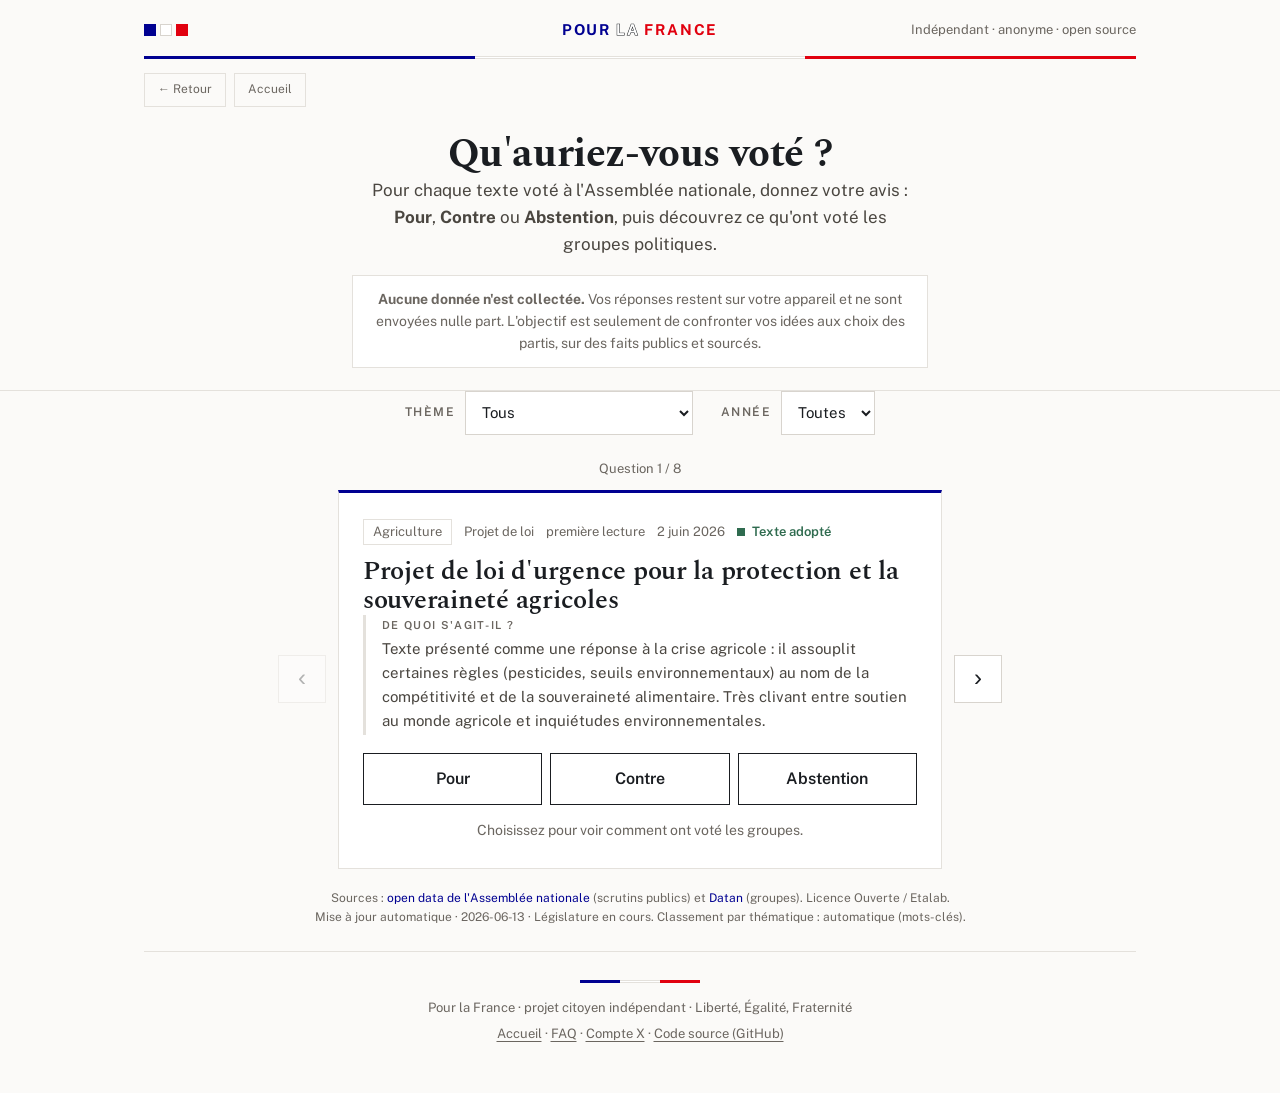
==== scrutins.html @ 251ec1bc "Charte graphique commune et page de garde à trois cartes - Charte commune "Pour la France" (charte.c" ====
<!doctype html>
<html lang="fr">
<head>
  <meta charset="utf-8" />
  <meta name="viewport" content="width=device-width, initial-scale=1" />
  <title>Les scrutins · Qu'auriez-vous voté ?</title>
  <meta name="description" content="Pour chaque texte voté à l'Assemblée nationale, donnez votre avis, puis découvrez ce qu'ont voté les groupes politiques. Aucune donnée n'est collectée." />
  <link rel="icon" type="image/svg+xml" href="data:image/svg+xml,%3Csvg xmlns='http://www.w3.org/2000/svg' viewBox='0 0 3 2'%3E%3Crect width='1' height='2' fill='%23000091'/%3E%3Crect x='1' width='1' height='2' fill='%23fff'/%3E%3Crect x='2' width='1' height='2' fill='%23E1000F'/%3E%3C/svg%3E">
  <link rel="preconnect" href="https://fonts.googleapis.com" />
  <link rel="preconnect" href="https://fonts.gstatic.com" crossorigin />
  <link href="https://fonts.googleapis.com/css2?family=Public+Sans:wght@400;500;600;700&family=Spectral:wght@600;700&display=swap" rel="stylesheet" />
  <link rel="stylesheet" href="charte.css" />
  <link rel="stylesheet" href="styles.css" />
</head>
<body class="plf">
  <a class="skip" href="#quiz">Aller aux questions</a>

  <div class="plf-wrap">
  <header class="plf-marque">
    <span class="plf-drapeau" aria-hidden="true"><span></span><span></span><span></span></span>
    <a class="plf-marque-nom" href="index.html"><span class="plf-mot-bleu">Pour</span> <span class="plf-mot-blanc">la</span> <span class="plf-mot-rouge">France</span></a>
    <span class="plf-marque-devise">Indépendant · anonyme · open source</span>
  </header>
    <div class="plf-filet-tricolore" aria-hidden="true"><span></span><span></span><span></span></div>
  <nav class="plf-nav">
    <a href="index.html" onclick="if(history.length>1){history.back();return false}">← Retour</a>
    <a href="index.html">Accueil</a>
  </nav>
  </div>

  <header class="site">
    <div class="wrap">
      <h1>Qu'auriez-vous voté&nbsp;?</h1>
      <p class="lede">
        Pour chaque texte voté à l'Assemblée nationale, donnez votre avis :
        <strong>Pour</strong>, <strong>Contre</strong> ou <strong>Abstention</strong>,
        puis découvrez ce qu'ont voté les groupes politiques.
      </p>
      <p class="principe">
        <strong>Aucune donnée n'est collectée.</strong> Vos réponses restent sur votre appareil et ne sont envoyées nulle part.
        L'objectif est seulement de confronter vos idées aux choix des partis, sur des faits publics et sourcés.
      </p>
    </div>
  </header>

  <main class="wrap">
    <section class="filtres" aria-label="Filtres">
      <label class="filtre">
        <span class="flabel">Thème</span>
        <select id="themes"></select>
      </label>
      <label class="filtre">
        <span class="flabel">Année</span>
        <select id="annees"></select>
      </label>
    </section>

    <section id="quiz" aria-live="polite">
      <p id="progress" class="progress"></p>
      <div class="quiz-row">
        <button id="prev" class="nav-btn" type="button" aria-label="Texte précédent">‹</button>
        <div id="question"></div>
        <button id="next" class="nav-btn" type="button" aria-label="Texte suivant">›</button>
      </div>
    </section>
    <p class="maj">Sources : <a href="https://data.assemblee-nationale.fr/" target="_blank" rel="noopener">open data de l'Assemblée nationale</a> (scrutins publics) et <a href="https://www.data.gouv.fr/fr/datasets/deputes-actifs-de-lassemblee-nationale-informations-et-statistiques/" target="_blank" rel="noopener">Datan</a> (groupes). Licence Ouverte / Etalab.<br>Mise à jour automatique · <span id="maj"></span> · Législature en cours. Classement par thématique : automatique (mots-clés).</p>
  </main>

  <div class="plf-wrap">
    <footer class="plf-pied">
      <div class="plf-filet-tricolore plf-filet-tricolore--court" aria-hidden="true"><span></span><span></span><span></span></div>
      <p>Pour la France · projet citoyen indépendant · Liberté, Égalité, Fraternité</p>
      <p>
        <a href="index.html">Accueil</a> ·
        <a href="https://pourlafrance.github.io/Test-de-personnalite-politique/faq.html">FAQ</a> ·
        <a href="https://x.com/fracoiselibre" target="_blank" rel="noopener">Compte X</a> ·
        <a href="https://github.com/pourlafrance/Votre-vote" target="_blank" rel="noopener">Code source (GitHub)</a>
      </p>
    </footer>
  </div>

  <script src="app.js"></script>
</body>
</html>
---- charte.css ----
/*
  Charte graphique commune - Pour la France
  Partagée par : Test de personnalité politique · Qu'auriez-vous voté ? · Subventions FR
  Source : « Charte Pour la France » (document de référence).
  Ce fichier est copié à l'identique dans les trois dépôts.
*/

:root {
  /* Couleurs */
  --plf-accent: #000091;        /* Bleu République : liens, bouton principal, état actif */
  --plf-accent-hover: #1B1BC4;
  --plf-ink: #1A1D21;           /* Encre : titres et texte courant */
  --plf-texte-2: #4A4640;       /* texte secondaire */
  --plf-muted: #6B6660;         /* libellés, légendes */
  --plf-papier: #FBFAF8;        /* fond de page */
  --plf-surface: #FFFFFF;       /* surfaces, cartes */
  --plf-bord: #E4E1DC;          /* bordure unique 1 px */
  --plf-bord-2: #D8D4CE;        /* bordure bouton neutre */
  --plf-filet: #EDEBE7;         /* séparateurs légers */
  --plf-hover: #F3F1ED;         /* fond de survol */
  --plf-inactif: #C9C4BC;       /* repère géométrique inactif */
  --plf-rouge: #E1000F;         /* filet tricolore et marque */
  /* Échelle sémantique (réservée aux échelles de réponse) */
  --plf-contre: #A03A28;
  --plf-contre-2: #C06B52;
  --plf-neutre: #A8A29A;
  --plf-pour-2: #5A9376;
  --plf-pour: #2F6B4F;
  /* Typographie */
  --plf-serif: 'Spectral', Georgia, serif;
  --plf-sans: 'Public Sans', -apple-system, BlinkMacSystemFont, 'Segoe UI', Arial, sans-serif;
  --plf-mono: ui-monospace, 'SFMono-Regular', monospace;
}

/* ── Base ─────────────────────────────────────────── */
.plf * { box-sizing: border-box; }
.plf {
  margin: 0;
  background: var(--plf-papier);
  color: var(--plf-ink);
  font-family: var(--plf-sans);
  font-size: 17px;
  line-height: 1.6;
  -webkit-font-smoothing: antialiased;
}
@media (max-width: 560px) { .plf { font-size: 16px; } }
.plf a { color: var(--plf-accent); text-decoration: none; }
.plf a:hover { color: var(--plf-accent-hover); text-decoration: underline; }

.plf-wrap { max-width: 1040px; margin: 0 auto; padding: 0 24px; }
@media (max-width: 560px) { .plf-wrap { padding: 0 16px; } }

.plf h1, .plf h2, .plf h3, .plf h4 {
  font-family: var(--plf-serif);
  line-height: 1.1;
  margin: 0;
  letter-spacing: -0.01em;
}

/* Libellé sur-titre en petites capitales */
.plf-kicker {
  font-size: 12px;
  letter-spacing: 0.12em;
  text-transform: uppercase;
  color: var(--plf-muted);
  font-weight: 600;
}

/* Repère géométrique (remplace les emojis) */
.plf-carre { display: inline-block; width: 10px; height: 10px; background: var(--plf-accent); flex: none; }

/* ── Filet tricolore ──────────────────────────────── */
/* Un seul filet pleine largeur par écran ; version courte 120 px en signature. */
.plf-filet-tricolore { display: flex; height: 3px; width: 100%; }
.plf-filet-tricolore span { flex: 1; }
.plf-filet-tricolore span:nth-child(1) { background: var(--plf-accent); }
.plf-filet-tricolore span:nth-child(2) { background: #FFFFFF; border-top: 1px solid var(--plf-bord); border-bottom: 1px solid var(--plf-bord); }
.plf-filet-tricolore span:nth-child(3) { background: var(--plf-rouge); }
.plf-filet-tricolore--court { width: 120px; }

/* ── Boutons (zone cliquable 44 px minimum, angles vifs) ── */
.plf .plf-btn,
.plf .plf-btn-2 {
  display: inline-flex;
  align-items: center;
  justify-content: center;
  min-height: 48px;
  padding: 0 24px;
  font-family: var(--plf-sans);
  font-size: 16px;
  font-weight: 600;
  text-decoration: none;
  cursor: pointer;
  border-radius: 0;
}
.plf .plf-btn { background: var(--plf-accent); color: #fff; border: 1px solid var(--plf-accent); }
.plf .plf-btn:hover { background: var(--plf-accent-hover); border-color: var(--plf-accent-hover); color: #fff; text-decoration: none; }
.plf .plf-btn-2 { background: var(--plf-surface); color: var(--plf-ink); border: 1px solid var(--plf-ink); }
.plf .plf-btn-2:hover { background: var(--plf-hover); color: var(--plf-ink); text-decoration: none; }

/* ── En-tête de marque commun ─────────────────────── */
/* Trois carrés tricolores à gauche, wordmark « Pour la France » au centre. */
.plf-marque {
  display: grid;
  grid-template-columns: 1fr auto 1fr;
  align-items: center;
  gap: 12px 16px;
  padding: 18px 0 14px;
}
.plf-drapeau { display: inline-flex; gap: 4px; justify-self: start; }
.plf-drapeau span { display: block; width: 12px; height: 12px; }
.plf-drapeau span:nth-child(1) { background: var(--plf-accent); }
.plf-drapeau span:nth-child(2) { background: #FFFFFF; border: 1px solid var(--plf-bord-2); }
.plf-drapeau span:nth-child(3) { background: var(--plf-rouge); }

.plf-marque-nom {
  justify-self: center;
  font-size: 15px;
  font-weight: 700;
  letter-spacing: 0.12em;
  text-transform: uppercase;
  color: var(--plf-ink);
  white-space: nowrap;
}
a.plf-marque-nom:hover { text-decoration: none; }
.plf-mot-bleu { color: var(--plf-accent); }
.plf-mot-rouge { color: var(--plf-rouge); }
/* Mot blanc : lisible grâce au contour encre (repli encre si non supporté) */
.plf-mot-blanc { color: var(--plf-ink); }
@supports ((-webkit-text-stroke: 1px black) or (text-stroke: 1px black)) {
  .plf-mot-blanc { color: #fff; -webkit-text-stroke: 1px var(--plf-ink); paint-order: stroke fill; }
}
.plf-marque-devise { justify-self: end; font-size: 13px; color: var(--plf-muted); }
@media (max-width: 640px) {
  .plf-marque { grid-template-columns: auto 1fr; padding-top: 14px; }
  .plf-marque-nom { grid-column: 2; justify-self: center; }
  .plf-marque-devise { grid-column: 1 / -1; justify-self: center; text-align: center; }
}

/* ── Page de garde (contenu centré) ───────────────── */
.plf-garde-hero {
  display: flex;
  flex-direction: column;
  align-items: center;
  text-align: center;
  gap: 18px;
  max-width: 70ch;
  margin: 0 auto;
  padding: clamp(28px, 5vw, 52px) 0 40px;
}
.plf-garde-hero h1 {
  font-size: clamp(27px, 4.4vw, 44px);
  font-weight: 700;
  letter-spacing: -0.015em;
  line-height: 1.08;
  text-wrap: balance;
}
.plf-garde-hero p {
  margin: 0;
  font-size: clamp(17px, 2.2vw, 19px);
  line-height: 1.55;
  color: var(--plf-texte-2);
  text-wrap: pretty;
}
.plf-garde-actions { display: flex; flex-wrap: wrap; justify-content: center; gap: 10px; padding-top: 4px; }

.plf-garde-outils { display: flex; flex-direction: column; align-items: center; gap: 14px; padding-bottom: 48px; }
.plf-cartes {
  display: grid;
  grid-template-columns: repeat(auto-fit, minmax(min(260px, 100%), 1fr));
  gap: 12px;
  align-items: stretch;
  width: 100%;
}
.plf-carte {
  border: 1px solid var(--plf-bord);
  background: var(--plf-surface);
  padding: 22px;
  display: flex;
  flex-direction: column;
  align-items: center;
  text-align: center;
  gap: 12px;
  transition: border-color .15s;
}
.plf-carte:hover { border-color: var(--plf-ink); }
.plf-carte--ici:hover { border-color: var(--plf-accent); }
/* Seule la carte mise en avant porte une ombre. */
.plf-carte--ici {
  border-color: var(--plf-accent);
  box-shadow: 0 14px 34px -24px rgba(0, 0, 40, 0.55);
}
.plf-carte-tete { display: flex; align-items: center; justify-content: center; gap: 10px; min-height: 20px; }
.plf-carte-tete .plf-carre { width: 12px; height: 12px; background: var(--plf-inactif); }
.plf-carte--ici .plf-carte-tete .plf-carre { background: var(--plf-accent); }
.plf-ici-label {
  font-size: 11px;
  letter-spacing: 0.1em;
  text-transform: uppercase;
  font-weight: 700;
  color: var(--plf-accent);
}
.plf-carte h3 { font-size: 22px; line-height: 1.15; font-weight: 600; }
.plf-carte p { margin: 0; font-size: 15px; line-height: 1.55; color: var(--plf-texte-2); flex: 1; text-wrap: pretty; }
.plf .plf-carte-btn {
  display: inline-flex;
  align-items: center;
  justify-content: center;
  min-height: 44px;
  padding: 0 18px;
  font-size: 15px;
  font-weight: 600;
  text-decoration: none;
  border: 1px solid var(--plf-bord-2);
  background: var(--plf-surface);
  color: var(--plf-ink);
  align-self: stretch;
}
.plf .plf-carte-btn:hover { border-color: var(--plf-ink); color: var(--plf-ink); text-decoration: none; }
.plf .plf-carte--ici .plf-carte-btn { background: var(--plf-accent); color: #fff; border-color: var(--plf-accent); }
.plf .plf-carte--ici .plf-carte-btn:hover { background: var(--plf-accent-hover); border-color: var(--plf-accent-hover); color: #fff; }

.plf-garde-methode {
  margin: 0 auto;
  padding: 18px 0 0;
  font-size: 14px;
  line-height: 1.6;
  color: var(--plf-muted);
  max-width: 78ch;
  text-align: center;
}

/* ── Pied de page commun (centré) ─────────────────── */
.plf-pied {
  border-top: 1px solid var(--plf-bord);
  margin-top: 24px;
  padding: 28px 0 44px;
  font-size: 13px;
  color: var(--plf-muted);
  line-height: 1.7;
  text-align: center;
}
.plf-pied .plf-filet-tricolore--court { margin: 0 auto 14px; }
.plf .plf-pied a { color: var(--plf-muted); text-decoration: underline; text-underline-offset: 3px; }
.plf .plf-pied a:hover { color: var(--plf-ink); }
.plf-pied p { margin: 0 0 4px; }

/* ── Rangée Accueil / Retour commune ──────────────── */
.plf-nav { display: flex; flex-wrap: wrap; gap: 8px; padding: 14px 0 0; }
.plf .plf-nav a { display: inline-flex; align-items: center; min-height: 34px; padding: 0 13px; border: 1px solid var(--plf-bord); color: var(--plf-muted); font-size: 12px; text-decoration: none; background: transparent; white-space: nowrap; }
.plf .plf-nav a:hover { color: var(--plf-accent); border-color: var(--plf-accent); background: var(--plf-hover); text-decoration: none; }
---- styles.css ----
/* Styles propres à l'outil « Les scrutins », sur la base de charte.css
   (chargée avant ce fichier ; tokens --plf-*). */

* { box-sizing: border-box; }
html { scroll-behavior: smooth; }
body {
  margin: 0; background: var(--plf-papier); color: var(--plf-ink);
  line-height: 1.5;
}
.wrap { width: 100%; max-width: 760px; margin: 0 auto; padding: 0 18px; }
.center { text-align: center; }
.mono { font-family: var(--plf-mono); }
.sr-only { position: absolute; width: 1px; height: 1px; overflow: hidden; clip: rect(0 0 0 0); }
.skip { position: absolute; left: -999px; }
.skip:focus { left: 8px; top: 8px; background: var(--plf-ink); color: #fff; padding: 8px 12px; z-index: 10; }

/* En-tête de page (centré) */
.site { padding: 26px 0 22px; border-bottom: 1px solid var(--plf-bord); text-align: center; }
h1 { font-family: var(--plf-serif); font-weight: 700; font-size: clamp(27px, 4.4vw, 40px); line-height: 1.08; margin: 0 0 14px; letter-spacing: -0.01em; text-wrap: balance; }
.lede { font-size: clamp(15px, 2.4vw, 17px); color: var(--plf-texte-2); margin: 0 auto 16px; max-width: 56ch; }
.principe { font-size: 14px; color: var(--plf-muted); background: var(--plf-surface); border: 1px solid var(--plf-bord); padding: 12px 16px; margin: 0 auto; max-width: 64ch; }

main { padding: 24px 0 10px; }

/* Filtres en listes déroulantes, centrés */
.filtres { display: flex; flex-wrap: wrap; justify-content: center; gap: 12px 28px; margin-bottom: 24px; }
.filtre { display: flex; align-items: center; gap: 10px; }
.flabel { font-size: 12px; text-transform: uppercase; letter-spacing: .12em; color: var(--plf-muted); font-weight: 600; }
select { font: inherit; font-size: 15px; color: var(--plf-ink); background: var(--plf-surface); border: 1px solid var(--plf-bord-2); min-height: 44px; padding: 0 12px; cursor: pointer; border-radius: 0; }
select:hover { border-color: var(--plf-ink); }
select:focus { outline: 2px solid var(--plf-accent); outline-offset: 1px; }

/* Carte question */
.progress { font-size: 13px; color: var(--plf-muted); margin-bottom: 10px; text-align: center; }
.texte { background: var(--plf-surface); border: 1px solid var(--plf-bord); border-top: 3px solid var(--plf-accent); padding: 26px 24px; }
.t-meta { display: flex; gap: 12px; flex-wrap: wrap; align-items: center; font-size: 13px; color: var(--plf-muted); margin-bottom: 12px; }
.t-theme { background: var(--plf-surface); border: 1px solid var(--plf-bord); padding: 2px 9px; }
.t-sort { font-weight: 600; display: inline-flex; align-items: center; gap: 7px; }
.t-sort::before { content: ""; display: block; width: 8px; height: 8px; }
.t-sort.adopte { color: var(--plf-pour); }
.t-sort.adopte::before { background: var(--plf-pour); }
.t-sort.rejete { color: var(--plf-contre); }
.t-sort.rejete::before { background: var(--plf-contre); }
.t-titre { font-family: var(--plf-serif); font-size: clamp(20px, 3vw, 26px); font-weight: 600; margin: 0 0 12px; line-height: 1.22; max-width: 44ch; text-wrap: pretty; }
.t-contexte { font-size: 15px; color: var(--plf-texte-2); margin: 0 0 18px; padding: 2px 0 2px 16px; border-left: 3px solid var(--plf-bord); }
.t-contexte .ctx-label { display: block; font-size: 11px; text-transform: uppercase; letter-spacing: .12em; color: var(--plf-muted); font-weight: 600; margin-bottom: 3px; }

.choix { display: grid; grid-template-columns: repeat(auto-fit, minmax(min(140px, 100%), 1fr)); gap: 8px; }
.choix button { border: 1px solid var(--plf-ink); background: var(--plf-surface); font: inherit; font-size: 16px; font-weight: 600; color: var(--plf-ink); min-height: 52px; padding: 10px; cursor: pointer; transition: .12s; }
.choix button:hover { background: var(--plf-hover); }
.choix button.sel[data-v="pour"] { background: var(--plf-pour); border-color: var(--plf-pour); color: #fff; }
.choix button.sel[data-v="contre"] { background: var(--plf-contre); border-color: var(--plf-contre); color: #fff; }
.choix button.sel[data-v="abstention"] { background: var(--plf-neutre); border-color: var(--plf-neutre); color: #fff; }

.hint { font-size: 14px; color: var(--plf-muted); margin: 14px 0 0; text-align: center; }

.reveal { margin-top: 16px; border-top: 1px solid var(--plf-filet); padding-top: 16px; }
.reveal h4 { margin: 0 0 8px; font-family: var(--plf-sans); font-size: 11px; text-transform: uppercase; letter-spacing: .12em; color: var(--plf-muted); font-weight: 600; }
.groupes { display: grid; gap: 6px; }
.grp { display: grid; grid-template-columns: 1fr auto auto; gap: 10px; align-items: center; font-size: 14px; padding: 6px 8px; }
.grp.match { background: var(--plf-hover); }
.grp-pos { font-weight: 600; font-size: 13px; padding: 1px 9px; white-space: nowrap; }
.grp-pos.pour { color: var(--plf-pour); background: #EEF3EF; }
.grp-pos.contre { color: var(--plf-contre); background: #F7EFEC; }
.grp-pos.abstention { color: var(--plf-muted); background: var(--plf-hover); }
.grp-detail { color: var(--plf-muted); font-size: 12px; white-space: nowrap; }
.accord { font-size: 14px; margin: 12px 0 0; }
.legend { font-size: 12px; color: var(--plf-muted); margin: 8px 0 0; }
.t-lien { display: inline-block; margin-top: 12px; font-size: 14px; }

/* Navigation précédent / suivant */
.quiz-row { display: flex; align-items: center; gap: 12px; }
.quiz-row #question { flex: 1; min-width: 0; }
.nav-btn {
  flex: none; width: 48px; height: 48px;
  border: 1px solid var(--plf-bord-2); background: var(--plf-surface); color: var(--plf-ink);
  font-size: 24px; line-height: 1; cursor: pointer; display: grid; place-items: center;
  transition: .12s; padding: 0; padding-bottom: 3px;
}
.nav-btn:hover:not(:disabled) { border-color: var(--plf-ink); }
.nav-btn:disabled { opacity: .32; cursor: default; }
.nav-btn.hidden { display: none; }

.empty { color: var(--plf-muted); padding: 36px 0; text-align: center; }

/* Pied de page : charte (plf-pied) + compléments */
.maj { margin-top: 20px; text-align: center; font-size: 12px; color: var(--plf-muted); }

@media (max-width: 560px) {
  .grp { grid-template-columns: 1fr auto; }
  .grp-detail { display: none; }
  .quiz-row { flex-wrap: wrap; justify-content: center; gap: 10px; }
  .quiz-row #question { flex: 1 1 100%; order: -1; }
  .nav-btn { width: 44px; height: 44px; font-size: 22px; }
  .texte { padding: 18px 16px; }
}
@media (prefers-reduced-motion: reduce) { html { scroll-behavior: auto; } * { transition: none !important; } }
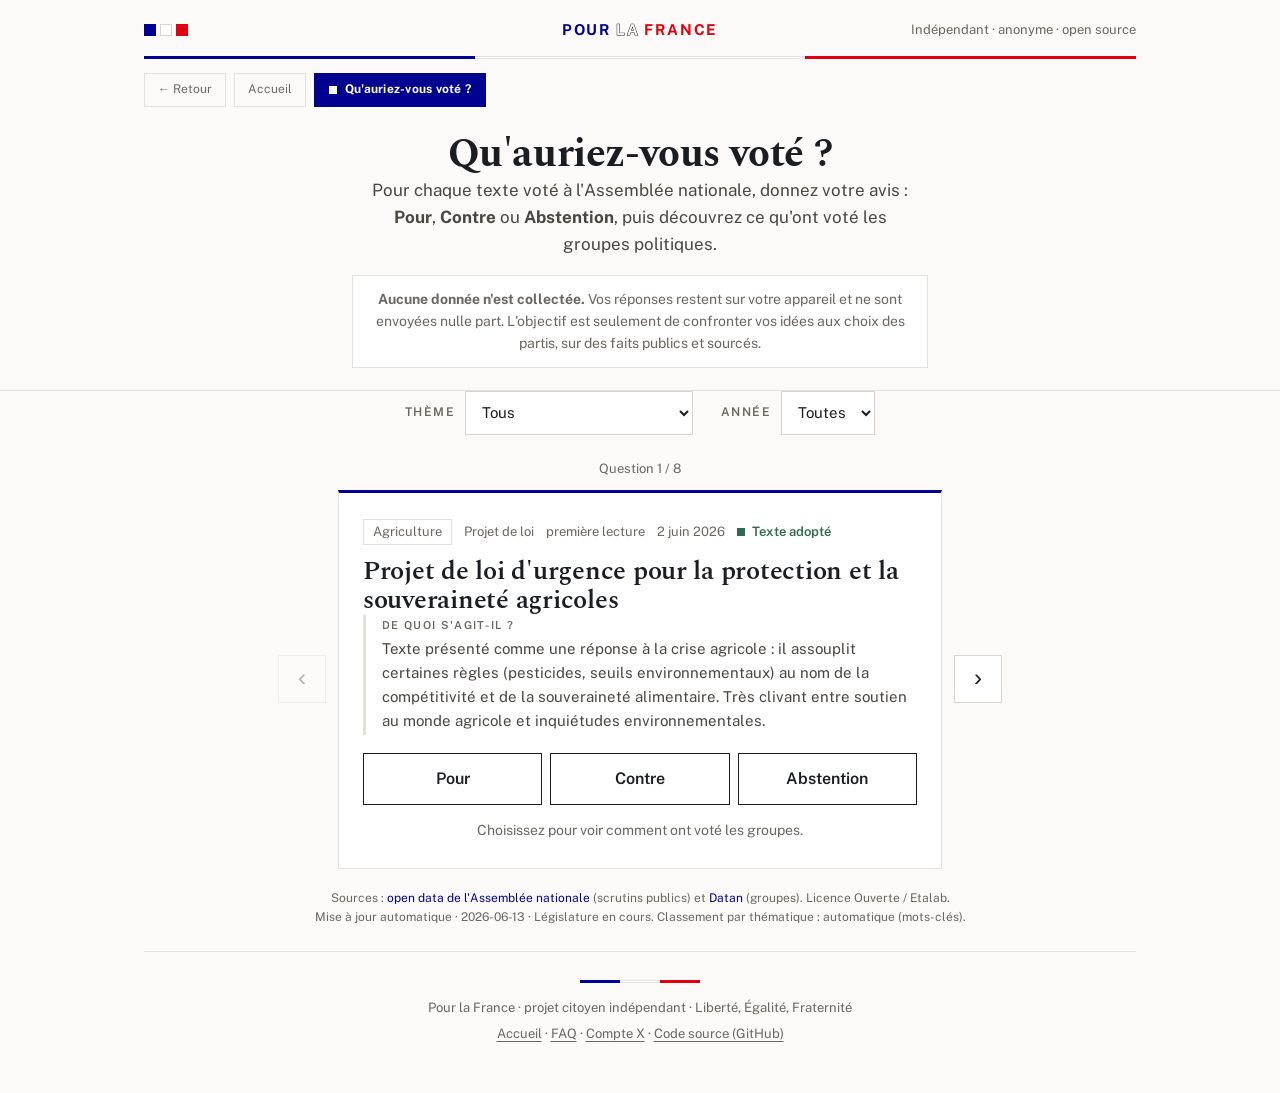
==== commit 9aad5a99: "Cartes cliquables, nom du site dans les onglets et lien vers la FAQ - Cartes de la page de garde ent" ====
--- a/scrutins.html
+++ b/scrutins.html
@@ -25,6 +25,7 @@
   <nav class="plf-nav">
     <a href="index.html" onclick="if(history.length>1){history.back();return false}">← Retour</a>
     <a href="index.html">Accueil</a>
+    <span class="plf-nav-site" aria-current="page">Qu'auriez-vous voté&nbsp;?</span>
   </nav>
   </div>
 
--- a/charte.css
+++ b/charte.css
@@ -182,6 +182,8 @@
   text-align: center;
   gap: 12px;
   transition: border-color .15s;
+  position: relative;
+  cursor: pointer;
 }
 .plf-carte:hover { border-color: var(--plf-ink); }
 .plf-carte--ici:hover { border-color: var(--plf-accent); }
@@ -249,3 +251,17 @@
 .plf-nav { display: flex; flex-wrap: wrap; gap: 8px; padding: 14px 0 0; }
 .plf .plf-nav a { display: inline-flex; align-items: center; min-height: 34px; padding: 0 13px; border: 1px solid var(--plf-bord); color: var(--plf-muted); font-size: 12px; text-decoration: none; background: transparent; white-space: nowrap; }
 .plf .plf-nav a:hover { color: var(--plf-accent); border-color: var(--plf-accent); background: var(--plf-hover); text-decoration: none; }
+
+/* Carte entièrement cliquable : le lien du bouton couvre toute la carte */
+.plf .plf-carte-btn::after { content: ""; position: absolute; inset: 0; }
+.plf .plf-carte:hover .plf-carte-btn { border-color: var(--plf-ink); }
+.plf .plf-carte--ici:hover .plf-carte-btn { border-color: var(--plf-accent-hover); }
+
+/* Pastille du nom du site, dans la rangée d'onglets */
+.plf .plf-nav .plf-nav-site {
+  display: inline-flex; align-items: center; gap: 8px;
+  min-height: 34px; padding: 0 14px;
+  background: var(--plf-accent); border: 1px solid var(--plf-accent);
+  color: #fff; font-size: 12px; font-weight: 700; letter-spacing: .02em; white-space: nowrap;
+}
+.plf .plf-nav .plf-nav-site::before { content: ""; width: 8px; height: 8px; background: #fff; flex: none; }
